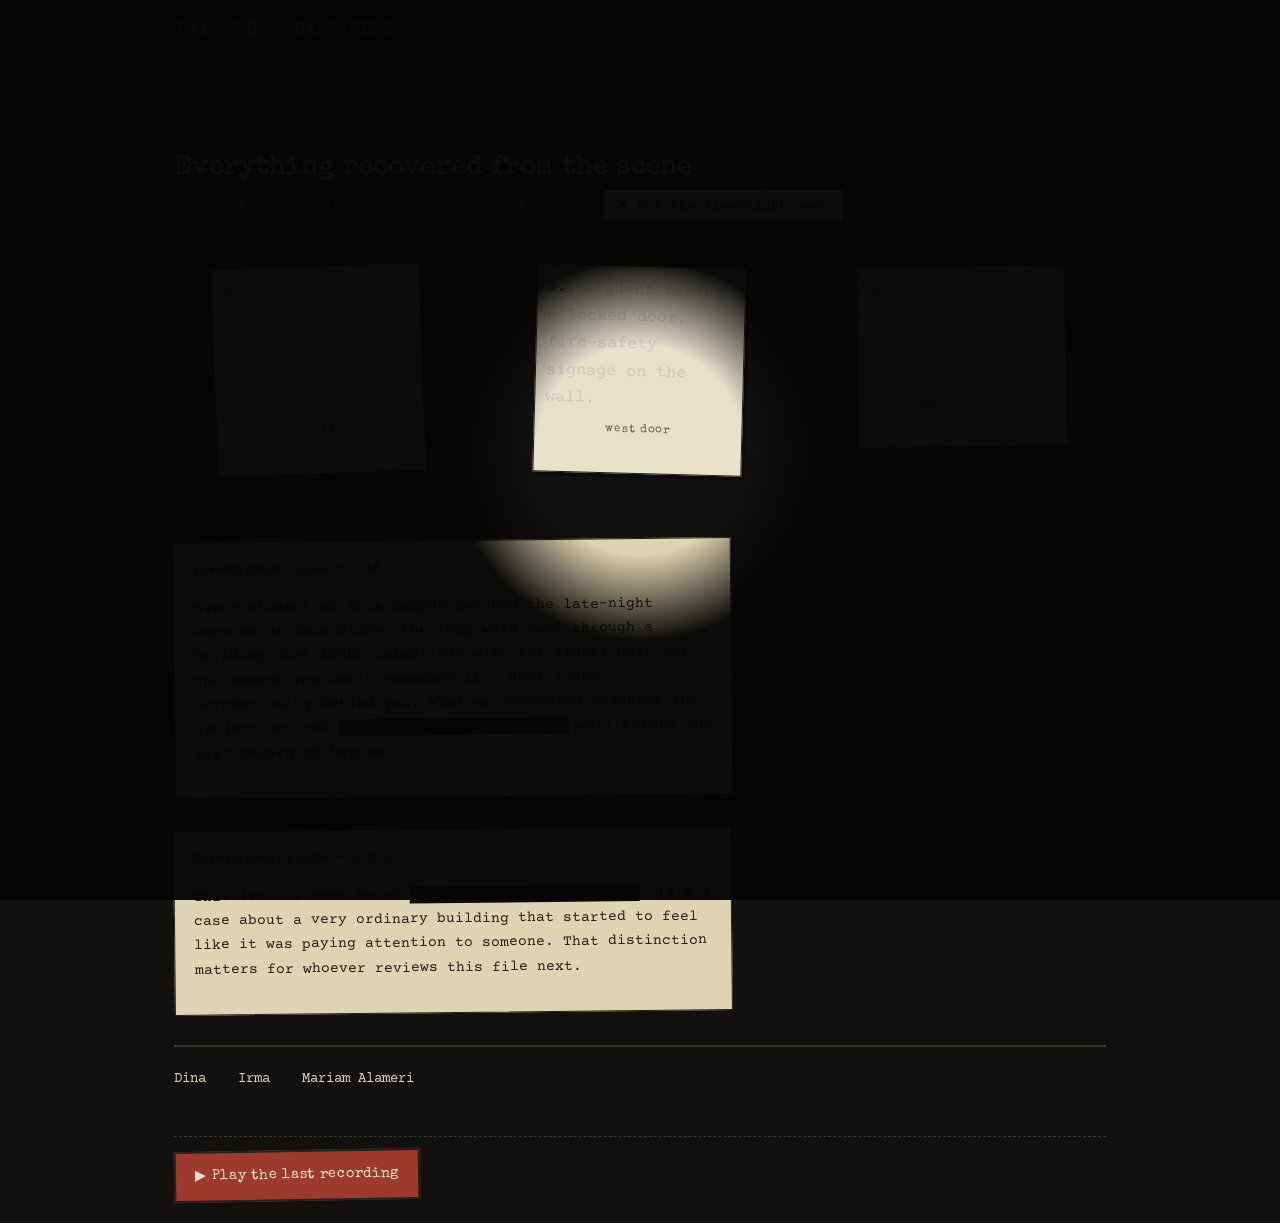
==== film.html @ 4b7ec3d5 "Add files via upload" ====
<!doctype html>
<html lang="en">
<head>
<meta charset="UTF-8">
<meta name="viewport" content="width=device-width, initial-scale=1.0">
<title>The Film — Trapped Case File</title>
<link rel="preconnect" href="https://fonts.googleapis.com">
<link rel="preconnect" href="https://fonts.gstatic.com" crossorigin>
<link href="https://fonts.googleapis.com/css2?family=Courier+Prime:ital,wght@0,400;0,700;1,400&family=Special+Elite&display=swap" rel="stylesheet">
<link rel="stylesheet" href="style.css">
</head>
<body>

<div id="flashlight-overlay"></div>

<nav class="nav">
  <div class="wrap">
    <a class="wordmark" href="index.html">TRAPPED &mdash; CASE FILE</a>
    <ul>
      <li><a href="watch.html">Watch</a></li>
      <li><a href="film.html" class="active">The Film</a></li>
    </ul>
  </div>
</nav>

<main class="wrap">

  <p class="file-meta">EVIDENCE BOARD &middot; FILE NO. 004 &middot; HANDLE WITH CARE</p>
  <h2 class="board-heading">Everything recovered from the scene</h2>
  <p class="flashlight-note">It's dark in here &mdash; move your cursor to look around. <button class="flashlight-toggle" data-flashlight-toggle type="button" aria-pressed="true">&#10005; Put the flashlight away</button></p>

  <div class="evidence-grid">
    <figure class="evidence-item" data-evidence>
      <div class="polaroid">
        <img src="assets/still-exit-sign.jpg" alt="Two students in an empty film-lab corridor, a glowing red EDIT sign overhead.">
        <figcaption>corridor</figcaption>
      </div>
    </figure>
    <figure class="evidence-item" data-evidence>
      <div class="polaroid">
        <img src="assets/still-hallway.jpg" alt="A student facing a locked door, fire-safety signage on the wall.">
        <figcaption>west door</figcaption>
      </div>
    </figure>
    <figure class="evidence-item" data-evidence>
      <div class="polaroid">
        <img src="assets/still-bench.jpg" alt="An empty lounge, lights still on, no one left inside.">
        <figcaption>lounge &middot; unoccupied</figcaption>
      </div>
    </figure>
  </div>

  <div class="note-card">
    <h3>Investigator's note &mdash; 1 of 2</h3>
    <p>Every student on this campus has had the late-night version of this story:
    the long walk back through a building that looks unfamiliar with the lights
    half off, the moment you can't remember if a door locks automatically behind
    you. What we recovered suggests the subject noticed
    <span class="redacted">something in the corridor</span> well before the
    last recording begins.</p>
  </div>

  <div class="note-card">
    <h3>Investigator's note &mdash; 2 of 2</h3>
    <p>This isn't a case about
    <span class="redacted">a monster, or an intruder</span>.
    It's a case about a very ordinary building that started to feel like it
    was paying attention to someone. That distinction matters for whoever
    reviews this file next.</p>
  </div>

  <div class="credits-strip">
    <ul class="roster">
      <li>Dina</li>
      <li>Irma</li>
      <li>Mariam Alameri</li>
    </ul>
  </div>

  <p class="section-label" style="margin-top:2.5rem;"><a class="btn-stamp" href="watch.html">&#9654; Play the last recording</a></p>

</main>

<div class="lightbox" id="lightbox">
  <button class="lightbox-close" type="button">&#10005; close</button>
  <img src="" alt="">
</div>

<script src="script.js" defer></script>

</body>
</html>
---- style.css ----
:root {
  --bg: #131110;
  --paper: #e7e0cb;
  --paper-card: #ded3b3;
  --ink: #241f18;
  --ink-faded: #6b6151;
  --text: #d8d0bd;
  --text-faded: #8a8172;
  --redact: #0c0b09;
  --stamp: #9c3b2c;
  --rule: #b7a97e;
  --rule-dark: #3a352c;
  --serif-type: "Courier Prime", "Courier New", monospace;
  --stamp-type: "Special Elite", "Courier Prime", monospace;
}

* { box-sizing: border-box; }

body {
  margin: 0;
  background-color: var(--bg);
  background-image: url("assets/grain.png");
  background-repeat: repeat;
  color: var(--text);
  font-family: var(--serif-type);
  font-size: 17px;
  line-height: 1.6;
}

a { color: inherit; }
a:focus-visible { outline: 2px dashed var(--stamp); outline-offset: 3px; }

.wrap { max-width: 980px; margin: 0 auto; padding: 0 1.5rem; }

/* ---------- nav ---------- */

.nav {
  border-bottom: 2px solid var(--rule-dark);
  padding: 1rem 0;
  margin-bottom: 2.5rem;
}
.nav .wrap { display: flex; align-items: baseline; justify-content: space-between; flex-wrap: wrap; gap: 0.8rem; }
.wordmark {
  font-family: var(--stamp-type);
  font-size: 1.2rem;
  letter-spacing: 0.06em;
  text-decoration: none;
  color: var(--stamp);
}
.nav ul { list-style: none; display: flex; gap: 1.5rem; margin: 0; padding: 0; font-size: 0.85rem; }
.nav a { text-decoration: none; color: var(--text-faded); text-transform: uppercase; letter-spacing: 0.04em; }
.nav a:hover { color: var(--text); }
.nav a.active { color: var(--stamp); border-bottom: 1px solid var(--stamp); }

.flashlight-toggle {
  font-family: var(--serif-type);
  font-size: 0.8rem;
  letter-spacing: 0.03em;
  color: var(--bg);
  background: var(--text);
  border: none;
  padding: 0.45rem 0.8rem;
  cursor: pointer;
}
.flashlight-toggle:hover { background: var(--stamp); color: var(--text); }

.flashlight-note {
  font-size: 0.85rem;
  color: var(--text-faded);
  margin: -0.6rem 0 1.8rem;
  display: flex;
  align-items: center;
  gap: 0.9rem;
  flex-wrap: wrap;
}

/* ---------- stamps / labels ---------- */

.file-meta {
  font-size: 0.8rem;
  color: var(--text-faded);
  letter-spacing: 0.03em;
  margin: 0 0 1.5rem;
}

/* ---------- home: missing notice ---------- */

.notice {
  background: var(--paper);
  border: 2px solid var(--redact);
  padding: 2.5rem;
  margin-bottom: 3rem;
  position: relative;
}
.notice::before {
  content: "";
  position: absolute; inset: 8px;
  border: 1px dashed var(--rule);
  pointer-events: none;
}

.notice-head {
  text-align: center;
  font-family: var(--stamp-type);
  font-size: clamp(2.6rem, 9vw, 4.2rem);
  letter-spacing: 0.12em;
  color: var(--ink);
  margin: 0 0 0.3rem;
}
.notice-sub {
  text-align: center;
  font-size: 0.85rem;
  letter-spacing: 0.08em;
  color: var(--ink-faded);
  text-transform: uppercase;
  margin: 0 0 2rem;
}

.notice-body {
  display: grid;
  grid-template-columns: 260px 1fr;
  gap: 2.2rem;
  align-items: start;
}

.polaroid {
  background: var(--paper);
  border: 1px solid var(--ink);
  padding: 10px 10px 34px;
  box-shadow: 3px 4px 0 rgba(0,0,0,0.35);
  transform: rotate(-2.5deg);
  position: relative;
}
.polaroid img { width: 100%; display: block; filter: grayscale(0.5) contrast(1.05) sepia(0.15) brightness(0.92); }
.polaroid figcaption, .note-card h3 {
  font-family: var(--stamp-type);
  color: var(--ink-faded);
  letter-spacing: 0.06em;
}
.polaroid figcaption { font-size: 0.72rem; text-align: center; margin-top: 0.5rem; }

.notice-facts dt {
  font-size: 0.72rem;
  letter-spacing: 0.06em;
  text-transform: uppercase;
  color: var(--ink-faded);
  margin-top: 0.9rem;
}
.notice-facts dd {
  margin: 0.1rem 0 0;
  font-size: 1.02rem;
  color: var(--ink);
}
.notice-facts { margin: 0 0 1.6rem; }

.tagline {
  font-style: italic;
  color: var(--ink-faded);
  max-width: 46ch;
  margin: 0 0 1.4rem;
}

.btn-stamp {
  display: inline-block;
  font-family: var(--stamp-type);
  font-size: 0.9rem;
  letter-spacing: 0.05em;
  color: var(--paper);
  background: var(--stamp);
  text-decoration: none;
  padding: 0.75rem 1.2rem;
  border: 2px solid var(--ink);
  transform: rotate(-1deg);
}
.btn-stamp:hover { background: var(--ink); }

/* ---------- home: evidence thumbnails ---------- */

.section-label {
  font-family: var(--stamp-type);
  font-size: 0.78rem;
  letter-spacing: 0.05em;
  color: var(--text-faded);
  border-top: 1px dashed var(--rule-dark);
  padding-top: 0.8rem;
  margin-bottom: 1.4rem;
  display: block;
}

.thumb-grid { display: grid; grid-template-columns: repeat(3, 1fr); gap: 1.4rem; margin-bottom: 3rem; }
.thumb { text-decoration: none; color: var(--text); display: block; }
.thumb .polaroid { transform: rotate(1.5deg); }
.thumb:nth-child(2) .polaroid { transform: rotate(-1.5deg); }
.thumb:nth-child(3) .polaroid { transform: rotate(2deg); }

/* ---------- evidence board (film page) ---------- */

.board-heading {
  font-family: var(--stamp-type);
  font-size: 1.6rem;
  letter-spacing: 0.03em;
  margin: 0 0 0.6rem;
  color: var(--text);
}

.evidence-grid {
  display: grid;
  grid-template-columns: repeat(3, 1fr);
  gap: 2rem;
  margin-bottom: 3rem;
}

.evidence-item { position: relative; }
.evidence-item .polaroid { cursor: zoom-in; width: 100%; }
.evidence-item:nth-child(3n+1) .polaroid { transform: rotate(-2deg); }
.evidence-item:nth-child(3n+2) .polaroid { transform: rotate(1.5deg); }
.evidence-item:nth-child(3n+3) .polaroid { transform: rotate(-1deg); }

.note-card {
  background: var(--paper-card);
  border: 1px solid var(--ink);
  padding: 1.1rem 1.2rem;
  font-size: 0.92rem;
  line-height: 1.65;
  margin-bottom: 2rem;
  max-width: 62ch;
  transform: rotate(-0.6deg);
  color: var(--ink);
}
.note-card h3 {
  font-size: 0.78rem;
  margin: 0 0 0.6rem;
}

.redacted {
  background: var(--redact);
  color: var(--redact);
  cursor: default;
  transition: color 0.25s ease, background 0.25s ease;
  padding: 0 0.15em;
}
.redacted:hover { background: transparent; color: var(--ink); }

.credits-strip {
  border-top: 2px solid var(--rule-dark);
  padding-top: 1rem;
  margin-top: 2rem;
}
.roster { list-style: none; margin: 0; padding: 0; display: flex; flex-wrap: wrap; gap: 0.5rem 2rem; }
.roster li { font-size: 0.9rem; padding: 0.3rem 0; color: var(--text); }

/* ---------- lightbox ---------- */

.lightbox {
  position: fixed; inset: 0;
  background: rgba(5, 4, 3, 0.94);
  display: none;
  align-items: center;
  justify-content: center;
  z-index: 500;
  padding: 2rem;
}
.lightbox.open { display: flex; }
.lightbox img { max-width: min(90vw, 700px); max-height: 85vh; border: 6px solid var(--paper); box-shadow: 0 10px 40px rgba(0,0,0,0.6); }
.lightbox-close {
  position: absolute; top: 1.2rem; right: 1.5rem;
  font-family: var(--stamp-type);
  color: var(--text);
  background: none; border: 1px solid var(--text);
  padding: 0.4rem 0.8rem;
  cursor: pointer;
  font-size: 0.85rem;
}

/* ---------- watch page: the last recording ---------- */

.tape-frame {
  border: 6px solid var(--rule-dark);
  background: #0c0c0a;
  margin-bottom: 1rem;
  position: relative;
}
.tape-frame video { width: 100%; max-height: 78vh; display: block; margin: 0 auto; }

.tape-overlay {
  position: absolute; inset: 0;
  pointer-events: none;
  background: repeating-linear-gradient(
    to bottom, rgba(255,255,255,0.035) 0px, rgba(255,255,255,0.035) 1px,
    transparent 2px, transparent 3px
  );
}

.rec-indicator {
  position: absolute; top: 0.8rem; left: 0.9rem;
  display: flex; align-items: center; gap: 0.4rem;
  font-family: var(--serif-type);
  font-size: 0.75rem;
  color: #e4e0d4;
  letter-spacing: 0.05em;
  z-index: 2;
  pointer-events: none;
}
.rec-dot { width: 8px; height: 8px; border-radius: 50%; background: #c93c3c; animation: recblink 1.2s infinite; }
@keyframes recblink { 0%, 45% { opacity: 1; } 50%, 95% { opacity: 0.15; } 100% { opacity: 1; } }

.player-meta {
  display: flex; justify-content: space-between; flex-wrap: wrap; gap: 0.8rem;
  margin-bottom: 2.5rem;
  font-size: 0.85rem;
  color: var(--text-faded);
}
.watch-note { max-width: 60ch; margin-bottom: 3rem; color: var(--text); }

/* ---------- flashlight overlay (Film page only) ---------- */

#flashlight-overlay {
  position: fixed; inset: 0;
  pointer-events: none;
  z-index: 400;
  display: none;
  background: radial-gradient(circle 190px at var(--mx, 50%) var(--my, 50%),
    transparent 0%, transparent 55%, rgba(6,5,4,0.97) 100%);
}
body.flashlight-on #flashlight-overlay { display: block; }
body.flashlight-on { cursor: none; }

/* ---------- footer ---------- */

footer.site-footer {
  border-top: 1px dashed var(--rule-dark);
  padding: 1.2rem 0 3rem;
  font-size: 0.75rem;
  color: var(--text-faded);
}

/* ---------- responsive ---------- */

@media (max-width: 720px) {
  .notice-body { grid-template-columns: 1fr; }
  .thumb-grid { grid-template-columns: 1fr 1fr; }
  .evidence-grid { grid-template-columns: 1fr 1fr; }
}
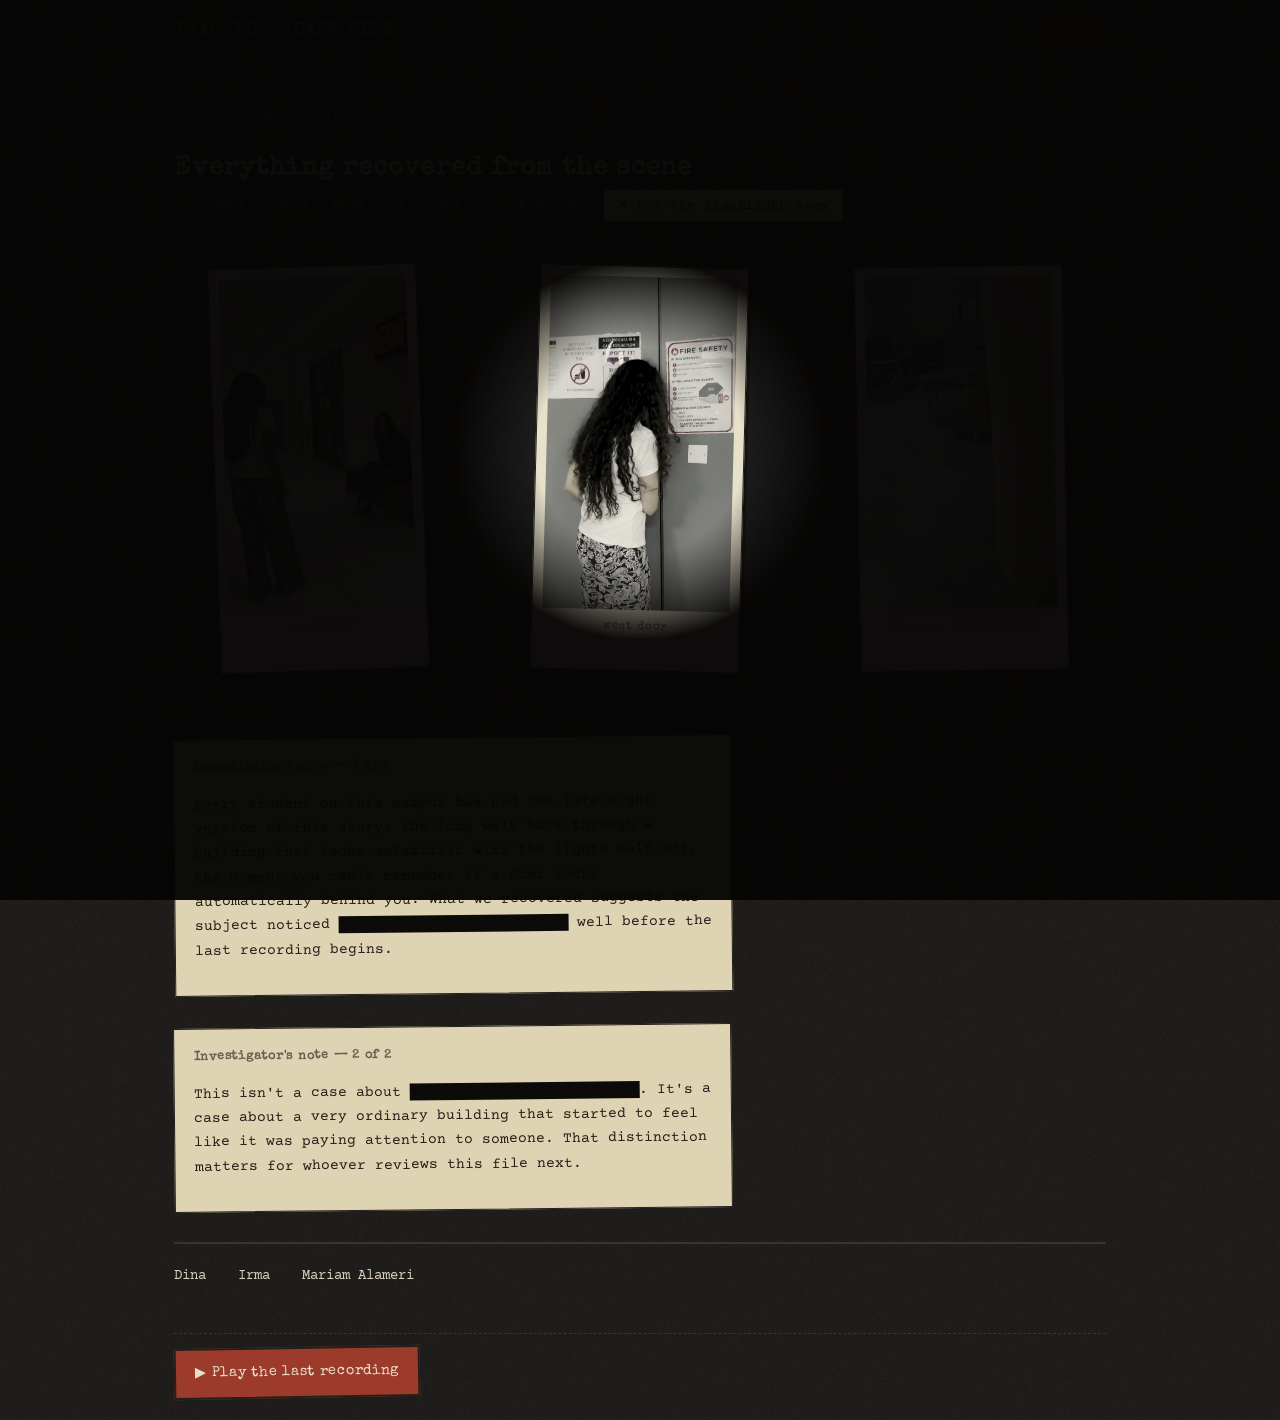
==== commit ef7cd5e9: "Add comments for Code Quality rubric" ====
--- a/film.html
+++ b/film.html
@@ -11,6 +11,8 @@
 </head>
 <body>
 
+<!-- This is the only page where the flashlight overlay used.
+     script.js switches it on by default when this page loads. -->
 <div id="flashlight-overlay"></div>
 
 <nav class="nav">
@@ -27,8 +29,16 @@
 
   <p class="file-meta">EVIDENCE BOARD &middot; FILE NO. 004 &middot; HANDLE WITH CARE</p>
   <h2 class="board-heading">Everything recovered from the scene</h2>
+
+  <!-- data-flashlight-toggle is a custom data attribute, so script.js can 
+       find this exact button (document.querySelector ("[data-flashlight-toggle]")) 
+       aria-pressed tells screen readers whether the flashlight is currently on and 
+       script.js keeps it in sync on every click. -->
   <p class="flashlight-note">It's dark in here &mdash; move your cursor to look around. <button class="flashlight-toggle" data-flashlight-toggle type="button" aria-pressed="true">&#10005; Put the flashlight away</button></p>
 
+  <!-- Each figure is one piece of "evidence." data-evidence marks it as
+       something script.js's lightbox should attach a click handler to so
+       clicking any of these opens the #lightbox further down the page. -->
   <div class="evidence-grid">
     <figure class="evidence-item" data-evidence>
       <div class="polaroid">
@@ -50,6 +60,9 @@
     </figure>
   </div>
 
+  <!-- Investigator's notes. The redacted phrases are text in a <span class="redacted">
+       style.css sets their text color to match their own background so they're present 
+       but unreadable, then reveals them on :hover.  -->
   <div class="note-card">
     <h3>Investigator's note &mdash; 1 of 2</h3>
     <p>Every student on this campus has had the late-night version of this story:
@@ -81,6 +94,10 @@
 
 </main>
 
+<!-- The lightbox: an overlay for all three evidence photos, empty/hidden 
+     by default (no src, and .lightbox has display:none in CSS until JS adds 
+     the .open class); script.js fills in the src/alt of the <img> when a 
+     photo is clicked. -->
 <div class="lightbox" id="lightbox">
   <button class="lightbox-close" type="button">&#10005; close</button>
   <img src="" alt="">
